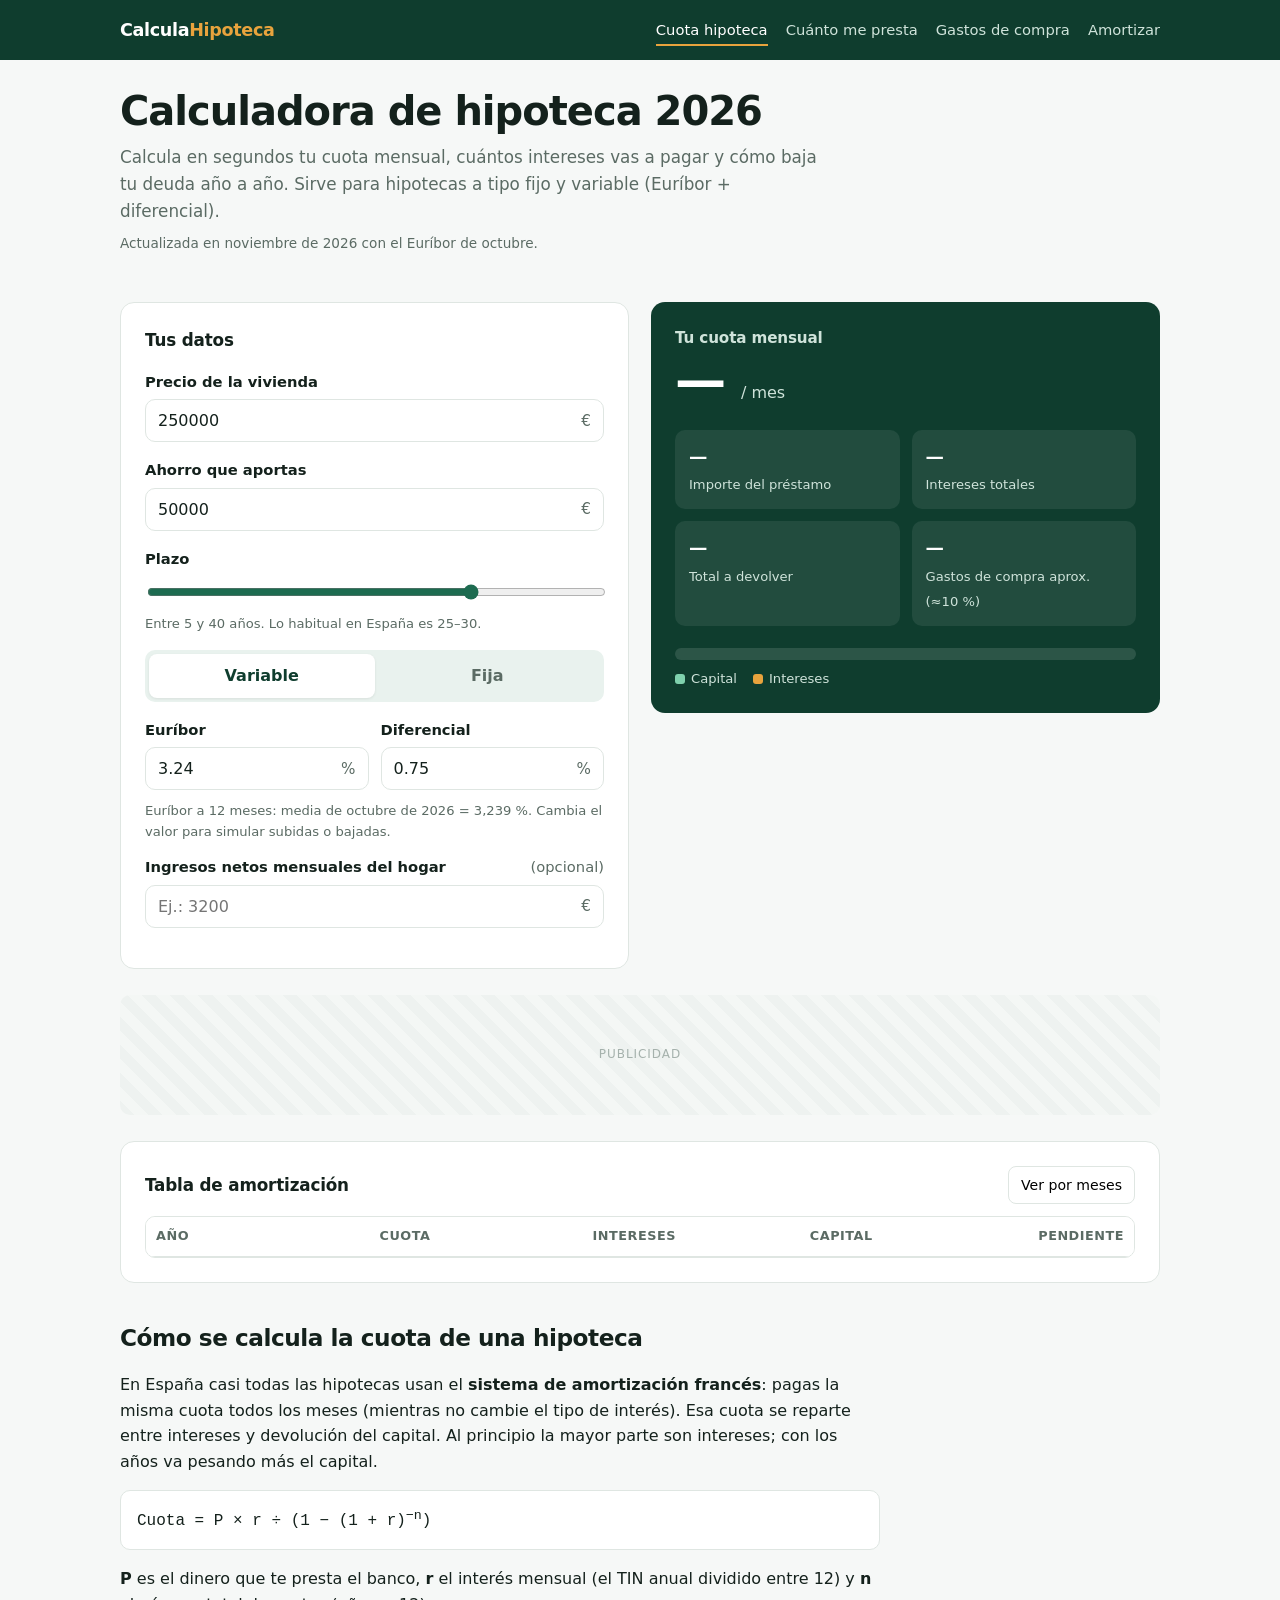
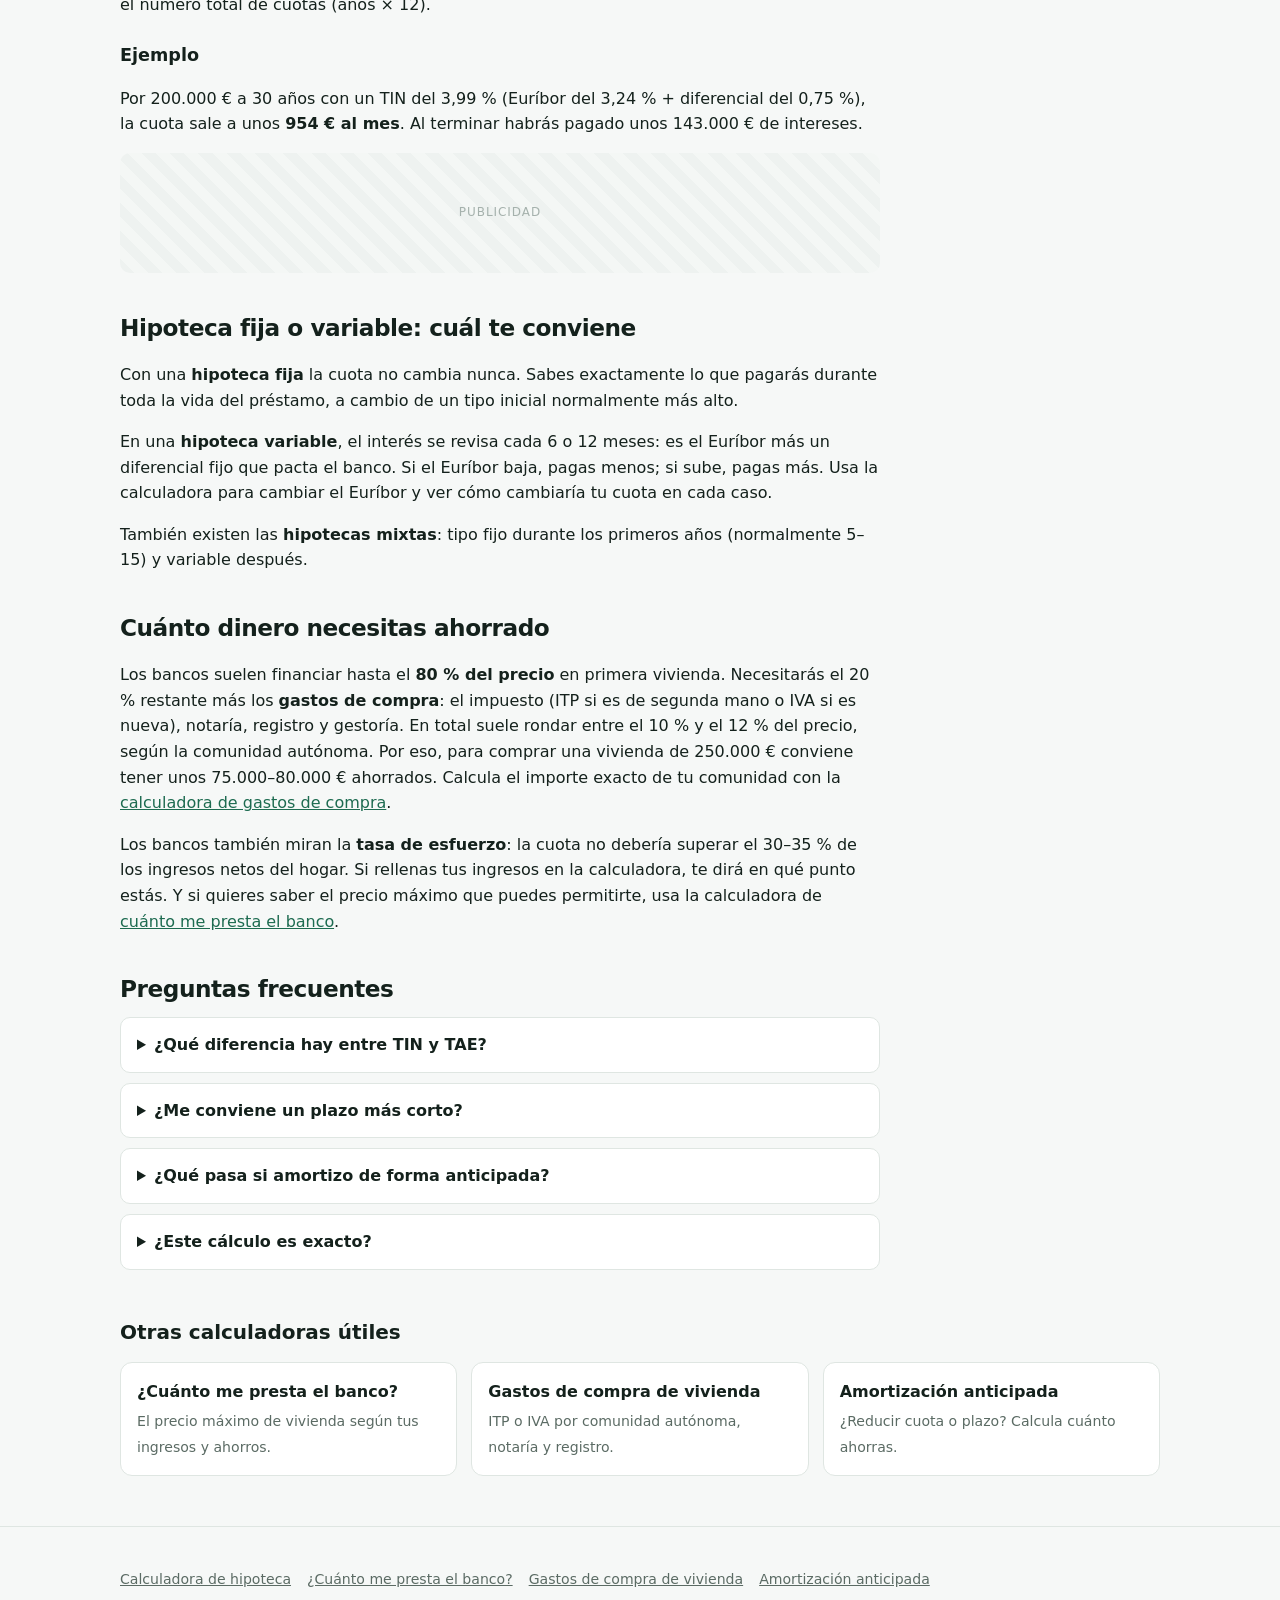
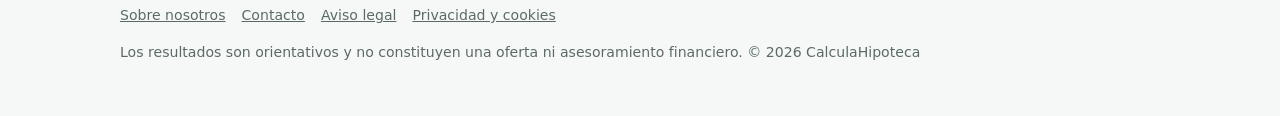
==== index.html @ 0fc57720 "Primera versión de CalculaHipoteca: 4 calculadoras, páginas legales y SEO técnico Co-Authored-By: Cl" ====
<!DOCTYPE html>
<html lang="es-ES">
<head>
<meta charset="UTF-8">
<meta name="viewport" content="width=device-width, initial-scale=1">
<title>Calculadora de hipoteca 2026: cuota, intereses y amortización</title>
<meta name="description" content="Calcula gratis la cuota de tu hipoteca fija o variable con el Euríbor actualizado: intereses totales y tabla de amortización año a año.">
<meta name="robots" content="index, follow">
<link rel="canonical" href="https://calculahipoteca.github.io/">
<link rel="icon" href="favicon.svg" type="image/svg+xml">
<link rel="apple-touch-icon" href="apple-touch-icon.png">
<meta name="theme-color" content="#0f3d2e">
<meta property="og:type" content="website">
<meta property="og:locale" content="es_ES">
<meta property="og:site_name" content="CalculaHipoteca">
<meta property="og:title" content="Calculadora de hipoteca 2026 — cuota, intereses y amortización">
<meta property="og:description" content="Calcula gratis la cuota de tu hipoteca fija o variable con el Euríbor actualizado: intereses totales y tabla de amortización año a año.">
<meta property="og:url" content="https://calculahipoteca.github.io/">
<meta property="og:image" content="https://calculahipoteca.github.io/og.png">
<meta property="og:image:width" content="1200">
<meta property="og:image:height" content="630">
<meta name="twitter:card" content="summary_large_image">
<link rel="stylesheet" href="styles.css">
<!--
  GOOGLE ADSENSE: cuando te aprueben, descomenta y pon tu ID de editor (ca-pub-...).
  En España es obligatorio un banner de consentimiento certificado (AdSense > Privacidad y mensajes > RGPD).
  <script async src="https://pagead2.googlesyndication.com/pagead/js/adsbygoogle.js?client=ca-pub-XXXXXXXXXXXXXXXX" crossorigin="anonymous"></script>
-->
<script type="application/ld+json">
{
 "@context": "https://schema.org",
 "@type": "WebSite",
 "name": "CalculaHipoteca",
 "url": "https://calculahipoteca.github.io/",
 "inLanguage": "es-ES"
}
</script>
<script type="application/ld+json">
{
 "@context": "https://schema.org",
 "@type": "WebApplication",
 "name": "Calculadora de hipoteca",
 "url": "https://calculahipoteca.github.io/",
 "description": "Calcula la cuota mensual de una hipoteca fija o variable.",
 "applicationCategory": "FinanceApplication",
 "operatingSystem": "Cualquiera",
 "inLanguage": "es-ES",
 "offers": {
  "@type": "Offer",
  "price": "0",
  "priceCurrency": "EUR"
 }
}
</script>
<script type="application/ld+json">
{
  "@context": "https://schema.org",
  "@type": "FAQPage",
  "mainEntity": [
    {"@type": "Question", "name": "¿Cómo se calcula la cuota de una hipoteca?",
     "acceptedAnswer": {"@type": "Answer", "text": "Con el sistema de amortización francés, el más usado en España: cuota = P · r / (1 − (1 + r)^−n), donde P es el capital prestado, r el interés mensual (TIN anual / 12) y n el número de cuotas. La cuota es igual cada mes; al principio pagas sobre todo intereses y al final sobre todo capital."}},
    {"@type": "Question", "name": "¿Cuánto me prestará el banco para comprar una vivienda?",
     "acceptedAnswer": {"@type": "Answer", "text": "Lo habitual es que el banco financie como máximo el 80 % del precio de tasación o de compra (el menor) en primera vivienda, y que la cuota no supere el 30–35 % de los ingresos netos del hogar. Además necesitarás ahorros para los gastos de compra, que suelen rondar el 10–12 % del precio."}},
    {"@type": "Question", "name": "¿Es mejor una hipoteca fija o variable?",
     "acceptedAnswer": {"@type": "Answer", "text": "La fija te da una cuota que no cambia nunca, a cambio de un tipo inicial normalmente más alto. La variable se revisa cada 6 o 12 meses según el Euríbor más un diferencial: puede abaratarse si el Euríbor baja, pero también encarecerse. Depende de tu margen de ahorro y de cuánto riesgo aceptes."}},
    {"@type": "Question", "name": "¿Qué diferencia hay entre TIN y TAE?",
     "acceptedAnswer": {"@type": "Answer", "text": "El TIN es el interés puro que se aplica al préstamo y es el que determina la cuota. La TAE incluye además comisiones y algunos gastos, y sirve para comparar ofertas de distintos bancos. Esta calculadora usa el TIN."}}
  ]
}
</script>
</head>
<body>
<a class="skip" href="#contenido">Saltar al contenido</a>
<header class="top">
  <div class="wrap">
    <a class="logo" href="./">Calcula<span>Hipoteca</span></a>
    <nav aria-label="Calculadoras"><a href="./" aria-current="page">Cuota hipoteca</a><a href="cuanto-me-presta-el-banco.html">Cuánto me presta</a><a href="gastos-compra-vivienda.html">Gastos de compra</a><a href="amortizacion-anticipada.html">Amortizar</a></nav>
  </div>
</header>
<main class="wrap" id="contenido">


  <section class="hero">
    <h1>Calculadora de hipoteca 2026</h1>
    <p class="lead">Calcula en segundos tu cuota mensual, cuántos intereses vas a pagar y cómo baja tu deuda año a año. Sirve para hipotecas a tipo fijo y variable (Euríbor + diferencial).</p>
  <p class="updated">Actualizada en noviembre de 2026 con el Euríbor de octubre.</p>
  </section>

  <div class="grid">
    <section class="card" aria-labelledby="datos">
      <h2 id="datos">Tus datos</h2>

      <div class="field">
        <label for="precio">Precio de la vivienda</label>
        <div class="inbox"><input id="precio" type="number" inputmode="numeric" min="0" step="1000" value="250000"><span>€</span></div>
      </div>

      <div class="field">
        <label for="ahorro">Ahorro que aportas <output id="pctAhorro"></output></label>
        <div class="inbox"><input id="ahorro" type="number" inputmode="numeric" min="0" step="1000" value="50000"><span>€</span></div>
        <div class="warn" id="warnLtv">Los bancos suelen financiar como máximo el 80 % del precio. Con este ahorro estarías pidiendo más.</div>
      </div>

      <div class="field">
        <label for="plazo">Plazo <output id="plazoOut"></output></label>
        <input id="plazo" type="range" min="5" max="40" step="1" value="30" aria-describedby="plazoHint">
        <div class="hint" id="plazoHint">Entre 5 y 40 años. Lo habitual en España es 25–30.</div>
      </div>

      <div class="seg" role="group" aria-label="Tipo de hipoteca">
        <button type="button" id="btnVar" aria-pressed="true">Variable</button>
        <button type="button" id="btnFija" aria-pressed="false">Fija</button>
      </div>

      <div id="boxVar" class="row2">
        <div class="field">
          <label for="euribor">Euríbor</label>
          <div class="inbox"><input id="euribor" type="number" inputmode="decimal" step="0.01" value="3.24"><span>%</span></div>
        </div>
        <div class="field">
          <label for="dif">Diferencial</label>
          <div class="inbox"><input id="dif" type="number" inputmode="decimal" step="0.01" min="0" value="0.75"><span>%</span></div>
        </div>
      </div>
      <p class="hint" id="eurHint" style="margin-top:-6px">Euríbor a 12 meses: media de octubre de 2026 = 3,239 %. Cambia el valor para simular subidas o bajadas.</p>

      <div id="boxFija" class="field" hidden>
        <label for="tin">Tipo de interés (TIN)</label>
        <div class="inbox"><input id="tin" type="number" inputmode="decimal" step="0.01" min="0" value="3.00"><span>%</span></div>
        <div class="hint">Pon el TIN de la oferta que te ha hecho el banco.</div>
      </div>

      <div class="field">
        <label for="ingresos">Ingresos netos mensuales del hogar <span style="font-weight:400;color:var(--muted)">(opcional)</span></label>
        <div class="inbox"><input id="ingresos" type="number" inputmode="numeric" min="0" step="100" placeholder="Ej.: 3200"><span>€</span></div>
      </div>
    </section>

    <section class="card result" aria-live="polite" aria-labelledby="res">
      <h2 id="res">Tu cuota mensual</h2>
      <div class="big"><span id="cuota">—</span> <small>/ mes</small></div>
      <div class="hint" style="color:#cfe3da" id="tipoAplicado"></div>

      <div class="stats">
        <div class="stat"><b id="prestamo">—</b><span>Importe del préstamo</span></div>
        <div class="stat"><b id="intereses">—</b><span>Intereses totales</span></div>
        <div class="stat"><b id="total">—</b><span>Total a devolver</span></div>
        <div class="stat"><b id="gastos">—</b><span>Gastos de compra aprox. (≈10 %)</span></div>
      </div>

      <div class="bar" aria-hidden="true"><i class="cap" id="barCap"></i><i class="int" id="barInt"></i></div>
      <div class="legend"><span><em style="background:#7fd1ad"></em>Capital</span><span><em style="background:var(--accent)"></em>Intereses</span></div>

      <div class="effort" id="effort" hidden></div>
    </section>
  </div>

  <!-- ANUNCIO 1 (debajo de la calculadora). Sustituye el contenido por tu bloque de AdSense:
  <ins class="adsbygoogle" style="display:block" data-ad-client="ca-pub-XXXXXXXXXXXXXXXX" data-ad-slot="1111111111" data-ad-format="auto" data-full-width-responsive="true"></ins>
  <script>(adsbygoogle = window.adsbygoogle || []).push({});</script> -->
  <div class="ad-slot" aria-hidden="true">Publicidad</div>

  <section class="card" aria-labelledby="amort">
    <div class="tbl-head">
      <h2 id="amort">Tabla de amortización</h2>
      <button class="btn" id="toggleTabla" type="button">Ver por meses</button>
    </div>
    <div class="tablebox">
      <table>
        <thead><tr><th id="colPeriodo">Año</th><th>Cuota</th><th>Intereses</th><th>Capital</th><th>Pendiente</th></tr></thead>
        <tbody id="tabla"></tbody>
      </table>
    </div>
  </section>

  <article>
    <h2 id="como-se-calcula">Cómo se calcula la cuota de una hipoteca</h2>
    <p>En España casi todas las hipotecas usan el <strong>sistema de amortización francés</strong>: pagas la misma cuota todos los meses (mientras no cambie el tipo de interés). Esa cuota se reparte entre intereses y devolución del capital. Al principio la mayor parte son intereses; con los años va pesando más el capital.</p>
    <div class="formula">Cuota = P × r ÷ (1 − (1 + r)<sup>−n</sup>)</div>
    <p><strong>P</strong> es el dinero que te presta el banco, <strong>r</strong> el interés mensual (el TIN anual dividido entre 12) y <strong>n</strong> el número total de cuotas (años × 12).</p>
    <h3>Ejemplo</h3>
    <p>Por 200.000 € a 30 años con un TIN del 3,99 % (Euríbor del 3,24 % + diferencial del 0,75 %), la cuota sale a unos <strong>954 € al mes</strong>. Al terminar habrás pagado unos 143.000 € de intereses.</p>

    <!-- ANUNCIO 2 (dentro del artículo) -->
    <div class="ad-slot" aria-hidden="true">Publicidad</div>

    <h2>Hipoteca fija o variable: cuál te conviene</h2>
    <p>Con una <strong>hipoteca fija</strong> la cuota no cambia nunca. Sabes exactamente lo que pagarás durante toda la vida del préstamo, a cambio de un tipo inicial normalmente más alto.</p>
    <p>En una <strong>hipoteca variable</strong>, el interés se revisa cada 6 o 12 meses: es el Euríbor más un diferencial fijo que pacta el banco. Si el Euríbor baja, pagas menos; si sube, pagas más. Usa la calculadora para cambiar el Euríbor y ver cómo cambiaría tu cuota en cada caso.</p>
    <p>También existen las <strong>hipotecas mixtas</strong>: tipo fijo durante los primeros años (normalmente 5–15) y variable después.</p>

    <h2>Cuánto dinero necesitas ahorrado</h2>
    <p>Los bancos suelen financiar hasta el <strong>80 % del precio</strong> en primera vivienda. Necesitarás el 20 % restante más los <strong>gastos de compra</strong>: el impuesto (ITP si es de segunda mano o IVA si es nueva), notaría, registro y gestoría. En total suele rondar entre el 10 % y el 12 % del precio, según la comunidad autónoma. Por eso, para comprar una vivienda de 250.000 € conviene tener unos 75.000–80.000 € ahorrados. Calcula el importe exacto de tu comunidad con la <a href="gastos-compra-vivienda.html">calculadora de gastos de compra</a>.</p>
    <p>Los bancos también miran la <strong>tasa de esfuerzo</strong>: la cuota no debería superar el 30–35 % de los ingresos netos del hogar. Si rellenas tus ingresos en la calculadora, te dirá en qué punto estás. Y si quieres saber el precio máximo que puedes permitirte, usa la calculadora de <a href="cuanto-me-presta-el-banco.html">cuánto me presta el banco</a>.</p>

    <h2 id="preguntas">Preguntas frecuentes</h2>
    <details><summary>¿Qué diferencia hay entre TIN y TAE?</summary><p>El TIN es el interés puro del préstamo y el que determina la cuota. La TAE incluye además comisiones y algunos gastos, así que sirve para comparar ofertas de distintos bancos. Esta calculadora usa el TIN.</p></details>
    <details><summary>¿Me conviene un plazo más corto?</summary><p>Un plazo más corto sube la cuota, pero reduce mucho los intereses totales. Prueba a mover el plazo de 30 a 25 años: normalmente pagas algo más al mes y te ahorras decenas de miles de euros en total.</p></details>
    <details><summary>¿Qué pasa si amortizo de forma anticipada?</summary><p>Puedes reducir la cuota o el plazo. Reducir el plazo suele ahorrar más intereses: compáralo con nuestra <a href="amortizacion-anticipada.html">calculadora de amortización anticipada</a>. Ten en cuenta que el banco puede cobrar una pequeña comisión, que la ley limita.</p></details>
    <details><summary>¿Este cálculo es exacto?</summary><p>Es una estimación orientativa. Tu oferta real depende del banco, de tu perfil y de productos vinculados (seguros, nómina…). En las hipotecas variables, el primer año suele ir a un tipo fijo distinto, y después la cuota se recalcula en cada revisión.</p></details>
  </article>
<section class="related" aria-labelledby="rel"><h2 id="rel">Otras calculadoras útiles</h2><div class="tools"><a href="cuanto-me-presta-el-banco.html"><b>¿Cuánto me presta el banco?</b><span>El precio máximo de vivienda según tus ingresos y ahorros.</span></a><a href="gastos-compra-vivienda.html"><b>Gastos de compra de vivienda</b><span>ITP o IVA por comunidad autónoma, notaría y registro.</span></a><a href="amortizacion-anticipada.html"><b>Amortización anticipada</b><span>¿Reducir cuota o plazo? Calcula cuánto ahorras.</span></a></div></section>
<script>
(function(){
  const $ = id => document.getElementById(id);
  const eur = new Intl.NumberFormat('es-ES',{style:'currency',currency:'EUR',maximumFractionDigits:0,useGrouping:'always'});
  const eur2 = new Intl.NumberFormat('es-ES',{style:'currency',currency:'EUR',minimumFractionDigits:2,maximumFractionDigits:2,useGrouping:'always'});
  const pct = n => n.toLocaleString('es-ES',{maximumFractionDigits:2}) + ' %';
  let mode = 'var', monthly = false;

  function num(id){ const v = parseFloat(String($(id).value).replace(',','.')); return isFinite(v) ? v : 0; }

  function cuotaFrancesa(P, tinAnual, n){
    const r = tinAnual/100/12;
    if (r === 0) return P/n;
    return P * r / (1 - Math.pow(1+r, -n));
  }

  function calc(){
    const precio = Math.max(0, num('precio'));
    const ahorro = Math.max(0, num('ahorro'));
    const años = parseInt($('plazo').value,10);
    const n = años*12;
    const tin = mode === 'var' ? num('euribor') + num('dif') : num('tin');
    const P = Math.max(0, precio - ahorro);

    $('plazoOut').textContent = años + ' años';
    $('pctAhorro').textContent = precio ? Math.round(ahorro/precio*100) + ' %' : '';
    $('warnLtv').style.display = precio && P/precio > 0.8 ? 'block' : 'none';

    if (!P || !n){ ['cuota','prestamo','intereses','total'].forEach(i=>$(i).textContent='—'); $('tabla').innerHTML=''; $('effort').hidden = true; return; }

    const c = cuotaFrancesa(P, tin, n);
    const total = c*n, inter = total - P;

    $('cuota').textContent = eur2.format(c);
    $('tipoAplicado').textContent = 'Tipo aplicado: ' + pct(tin) + (mode==='var' ? ' (Euríbor + diferencial)' : ' fijo');
    $('prestamo').textContent = eur.format(P);
    $('intereses').textContent = eur.format(inter);
    $('total').textContent = eur.format(total);
    $('gastos').textContent = eur.format(precio*0.10);
    $('barCap').style.width = (P/total*100)+'%';
    $('barInt').style.width = (inter/total*100)+'%';

    const ing = num('ingresos'), eff = $('effort');
    if (ing > 0){
      const e = c/ing*100;
      eff.hidden = false;
      eff.textContent = 'Tasa de esfuerzo: ' + e.toLocaleString('es-ES',{maximumFractionDigits:1}) + ' % de tus ingresos. ' +
        (e <= 30 ? 'Dentro de lo que suelen aceptar los bancos.' : e <= 35 ? 'En el límite: algunos bancos pueden pedir más garantías.' : 'Por encima del 35 %: es probable que el banco lo considere arriesgado.');
    } else eff.hidden = true;

    // Tabla de amortización
    const r = tin/100/12; let pend = P, rows = '', aC=0, aI=0, aK=0;
    for (let m=1; m<=n; m++){
      const i = pend*r, k = c - i; pend = Math.max(0, pend - k);
      if (monthly){
        rows += `<tr><td>${m}</td><td>${eur2.format(c)}</td><td>${eur2.format(i)}</td><td>${eur2.format(k)}</td><td>${eur.format(pend)}</td></tr>`;
      } else {
        aC+=c; aI+=i; aK+=k;
        if (m%12===0){ rows += `<tr><td>${m/12}</td><td>${eur.format(aC)}</td><td>${eur.format(aI)}</td><td>${eur.format(aK)}</td><td>${eur.format(pend)}</td></tr>`; aC=aI=aK=0; }
      }
    }
    $('tabla').innerHTML = rows;
  }

  function setMode(m){
    mode = m;
    $('btnVar').setAttribute('aria-pressed', m==='var');
    $('btnFija').setAttribute('aria-pressed', m==='fija');
    $('boxVar').hidden = m!=='var'; $('eurHint').hidden = m!=='var';
    $('boxFija').hidden = m!=='fija';
    calc();
  }

  $('btnVar').onclick = () => setMode('var');
  $('btnFija').onclick = () => setMode('fija');
  $('toggleTabla').onclick = () => { monthly = !monthly; $('toggleTabla').textContent = monthly ? 'Ver por años' : 'Ver por meses'; $('colPeriodo').textContent = monthly ? 'Mes' : 'Año'; calc(); };
  document.querySelectorAll('input').forEach(el => el.addEventListener('input', calc));
  $('yr').textContent = new Date().getFullYear();
  calc();
})();
</script>
</main>
<footer>
  <div class="wrap">
    <p><a href="./">Calculadora de hipoteca</a><a href="cuanto-me-presta-el-banco.html">¿Cuánto me presta el banco?</a><a href="gastos-compra-vivienda.html">Gastos de compra de vivienda</a><a href="amortizacion-anticipada.html">Amortización anticipada</a></p>
    <p><a href="sobre-nosotros.html">Sobre nosotros</a><a href="contacto.html">Contacto</a><a href="aviso-legal.html">Aviso legal</a><a href="privacidad.html">Privacidad y cookies</a></p>
    <p>Los resultados son orientativos y no constituyen una oferta ni asesoramiento financiero. © 2026 CalculaHipoteca</p>
  </div>
</footer>
</body>
</html>
---- styles.css ----
:root{
  --ink:#14211c; --muted:#5b6b64; --line:#dfe6e2; --bg:#f6f8f7; --card:#fff;
  --brand:#0f3d2e; --brand-2:#1d6b50; --accent:#e8a33d; --soft:#e9f2ee;
  --radius:14px;
}
*{box-sizing:border-box}
html{-webkit-text-size-adjust:100%}
body{margin:0;font-family:system-ui,-apple-system,"Segoe UI",Roboto,"Helvetica Neue",Arial,sans-serif;color:var(--ink);background:var(--bg);line-height:1.6}
a{color:var(--brand-2)}
.skip{position:absolute;left:-999px}.skip:focus{left:10px;top:10px;background:#fff;padding:8px;z-index:9}

header.top{background:var(--brand);color:#fff}
.wrap{max-width:1080px;margin:0 auto;padding:0 20px}
.top .wrap{display:flex;align-items:center;justify-content:space-between;gap:16px;min-height:60px}
.logo{font-weight:800;letter-spacing:-.02em;color:#fff;text-decoration:none;font-size:1.1rem;white-space:nowrap}
.logo span{color:var(--accent)}
.top nav{display:flex;gap:18px;overflow-x:auto;scrollbar-width:none}
.top nav::-webkit-scrollbar{display:none}
.top nav a{color:#cfe3da;text-decoration:none;font-size:.92rem;white-space:nowrap;padding:4px 0}
.top nav a[aria-current=page]{color:#fff;box-shadow:inset 0 -2px 0 var(--accent)}
@media (max-width:720px){
  .top .wrap{flex-direction:column;align-items:flex-start;gap:4px;padding-top:12px;padding-bottom:8px}
  .top nav{width:100%}
}

.crumbs{font-size:.85rem;color:var(--muted);padding-top:18px}
.crumbs a{color:var(--muted)}
.hero{padding:28px 0 8px}
.crumbs + .hero{padding-top:10px}
h1{font-size:clamp(1.7rem,3.6vw,2.5rem);line-height:1.15;letter-spacing:-.025em;margin:0 0 10px}
.lead{color:var(--muted);max-width:700px;margin:0;font-size:1.05rem}
.updated{font-size:.85rem;color:var(--muted);margin-top:8px}

.grid{display:grid;grid-template-columns:minmax(0,1fr) minmax(0,1fr);gap:22px;margin:26px 0;align-items:start}
@media (max-width:820px){.grid{grid-template-columns:minmax(0,1fr)}}
.card{background:var(--card);border:1px solid var(--line);border-radius:var(--radius);padding:24px}
.card h2{font-size:1.05rem;margin:0 0 16px;letter-spacing:-.01em}

.field{margin-bottom:16px}
.field label{display:flex;justify-content:space-between;gap:8px;font-weight:600;font-size:.92rem;margin-bottom:6px}
.field label output{font-weight:700;color:var(--brand-2)}
.opt{font-weight:400;color:var(--muted)}
.inbox{display:flex;align-items:center;border:1px solid var(--line);border-radius:10px;background:#fff;overflow:hidden}
.inbox:focus-within{border-color:var(--brand-2);box-shadow:0 0 0 3px rgba(29,107,80,.15)}
.inbox input,.inbox select{flex:1;border:0;padding:11px 12px;font-size:1rem;font-family:inherit;min-width:0;background:transparent;color:var(--ink)}
.inbox input:focus,.inbox select:focus{outline:none}
.inbox span{padding:0 12px;color:var(--muted);font-size:.95rem}
input[type=range]{width:100%;accent-color:var(--brand-2);margin-top:8px}
.seg{display:grid;grid-template-columns:1fr 1fr;background:var(--soft);border-radius:10px;padding:4px;margin-bottom:16px}
.seg button{border:0;background:transparent;padding:9px;border-radius:8px;font:inherit;font-weight:600;color:var(--muted);cursor:pointer}
.seg button[aria-pressed=true]{background:#fff;color:var(--brand);box-shadow:0 1px 3px rgba(0,0,0,.08)}
.row2{display:grid;grid-template-columns:minmax(0,1fr) minmax(0,1fr);gap:12px}
.hint{font-size:.82rem;color:var(--muted);margin-top:5px}
.warn{font-size:.85rem;color:#8a4b00;background:#fff4e2;border-radius:8px;padding:8px 10px;margin-top:8px;display:none}

.result{background:var(--brand);color:#fff;border:0}
.result h2{color:#cfe3da;font-weight:600;font-size:.95rem;margin-bottom:4px}
.result .hint{color:#cfe3da}
.big{font-size:clamp(2.2rem,6vw,3.2rem);font-weight:800;letter-spacing:-.03em;line-height:1.05}
.big small{font-size:1rem;font-weight:500;color:#cfe3da;letter-spacing:0}
.stats{display:grid;grid-template-columns:1fr 1fr;gap:12px;margin-top:22px}
.stat{background:rgba(255,255,255,.08);border-radius:10px;padding:12px 14px}
.stat b{display:block;font-size:1.15rem}
.stat span{font-size:.82rem;color:#cfe3da}
.stat.good b{color:#7fd1ad}
.bar{display:flex;height:12px;border-radius:99px;overflow:hidden;margin:22px 0 8px;background:rgba(255,255,255,.12)}
.bar i{display:block;height:100%}
.bar .cap{background:#7fd1ad}.bar .int{background:var(--accent)}
.legend{display:flex;gap:16px;font-size:.82rem;color:#cfe3da}
.legend em{display:inline-block;width:10px;height:10px;border-radius:3px;margin-right:6px;vertical-align:-1px}
.effort{margin-top:18px;font-size:.92rem;background:rgba(255,255,255,.08);border-radius:10px;padding:10px 14px}
.lines{margin:18px 0 0;padding:0;list-style:none;font-size:.95rem}
.lines li{display:flex;justify-content:space-between;gap:10px;padding:8px 0;border-bottom:1px solid rgba(255,255,255,.12)}
.lines li:last-child{border:0;font-weight:700}

.ad-slot{min-height:120px;margin:10px 0 26px;display:flex;align-items:center;justify-content:center;color:#a5b1ac;font-size:.75rem;letter-spacing:.08em;text-transform:uppercase;border-radius:10px;background:repeating-linear-gradient(45deg,#eef2f0,#eef2f0 10px,#f4f7f5 10px,#f4f7f5 20px)}

table{width:100%;border-collapse:collapse;font-size:.92rem;font-variant-numeric:tabular-nums}
th,td{padding:9px 10px;text-align:right;border-bottom:1px solid var(--line)}
th:first-child,td:first-child{text-align:left}
th{font-size:.8rem;text-transform:uppercase;letter-spacing:.04em;color:var(--muted);font-weight:600;position:sticky;top:0;background:#fff}
.tablebox{max-height:420px;overflow:auto;border:1px solid var(--line);border-radius:10px;background:#fff}
.tablebox.free{max-height:none}
.tbl-head{display:flex;justify-content:space-between;align-items:center;gap:12px;flex-wrap:wrap;margin-bottom:12px}
.tbl-head h2{margin:0}
.btn{border:1px solid var(--line);background:#fff;border-radius:8px;padding:7px 12px;font:inherit;font-size:.88rem;cursor:pointer}
@media (max-width:560px){.card{padding:18px}th,td{padding:8px 6px;font-size:.82rem}}

article{max-width:760px}
article h2{font-size:1.45rem;letter-spacing:-.02em;margin:36px 0 10px}
article h3{font-size:1.1rem;margin:24px 0 6px}
.formula{background:#fff;border:1px solid var(--line);border-radius:10px;padding:14px 16px;font-family:ui-monospace,SFMono-Regular,Menlo,monospace;font-size:1rem;overflow-x:auto}
details{background:#fff;border:1px solid var(--line);border-radius:10px;padding:14px 16px;margin-bottom:10px}
summary{font-weight:700;cursor:pointer}

.related{margin:46px 0 0}
.related h2{font-size:1.25rem;margin:0 0 14px}
.tools{display:grid;grid-template-columns:repeat(auto-fit,minmax(220px,1fr));gap:14px}
.tools a{display:block;background:#fff;border:1px solid var(--line);border-radius:12px;padding:16px;text-decoration:none;color:var(--ink);transition:border-color .15s,transform .15s}
.tools a:hover{border-color:var(--brand-2);transform:translateY(-2px)}
.tools b{display:block;margin-bottom:4px}
.tools span{font-size:.88rem;color:var(--muted)}

.prose{max-width:760px;padding-bottom:20px}
.prose h2{font-size:1.25rem;margin-top:30px}
.note{background:#fff4e2;border-radius:8px;padding:10px 14px;font-size:.9rem}

footer{margin-top:50px;border-top:1px solid var(--line);padding:26px 0 40px;color:var(--muted);font-size:.88rem}
footer a{color:var(--muted);margin-right:16px;display:inline-block}
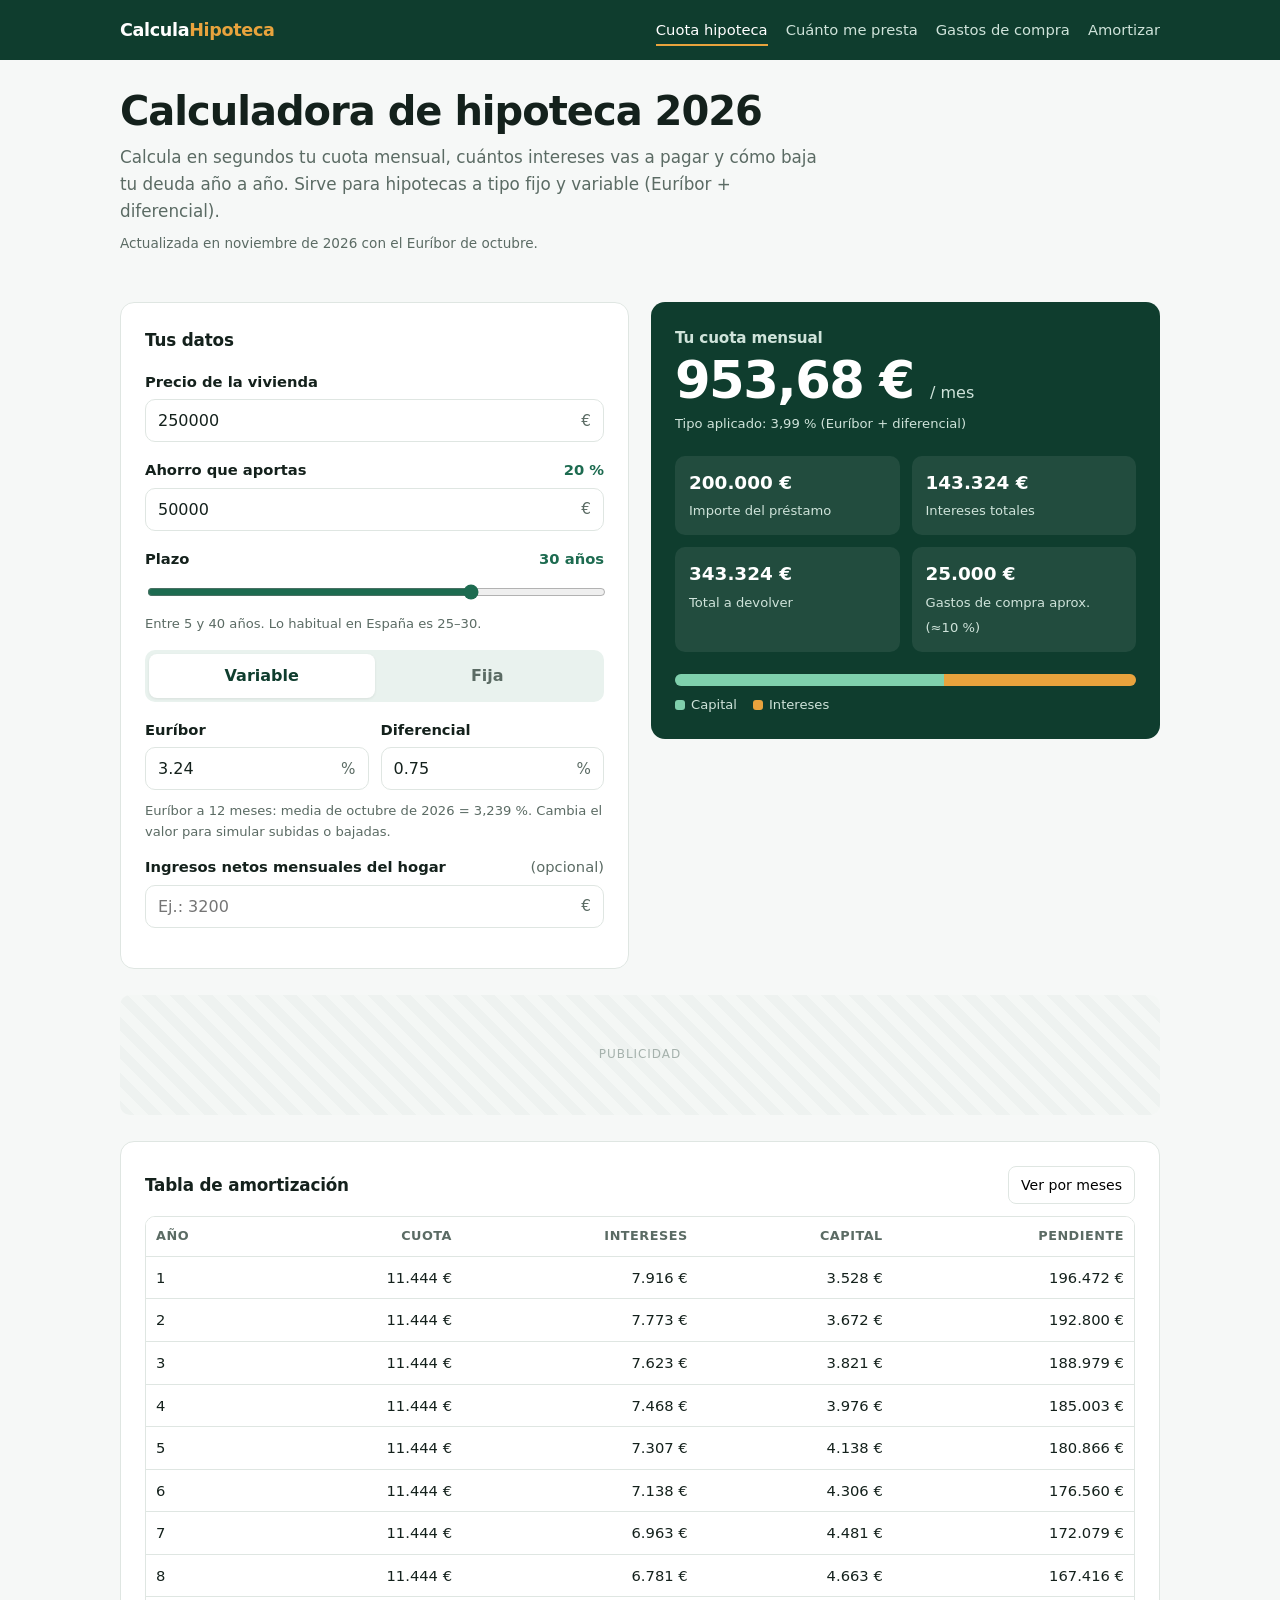
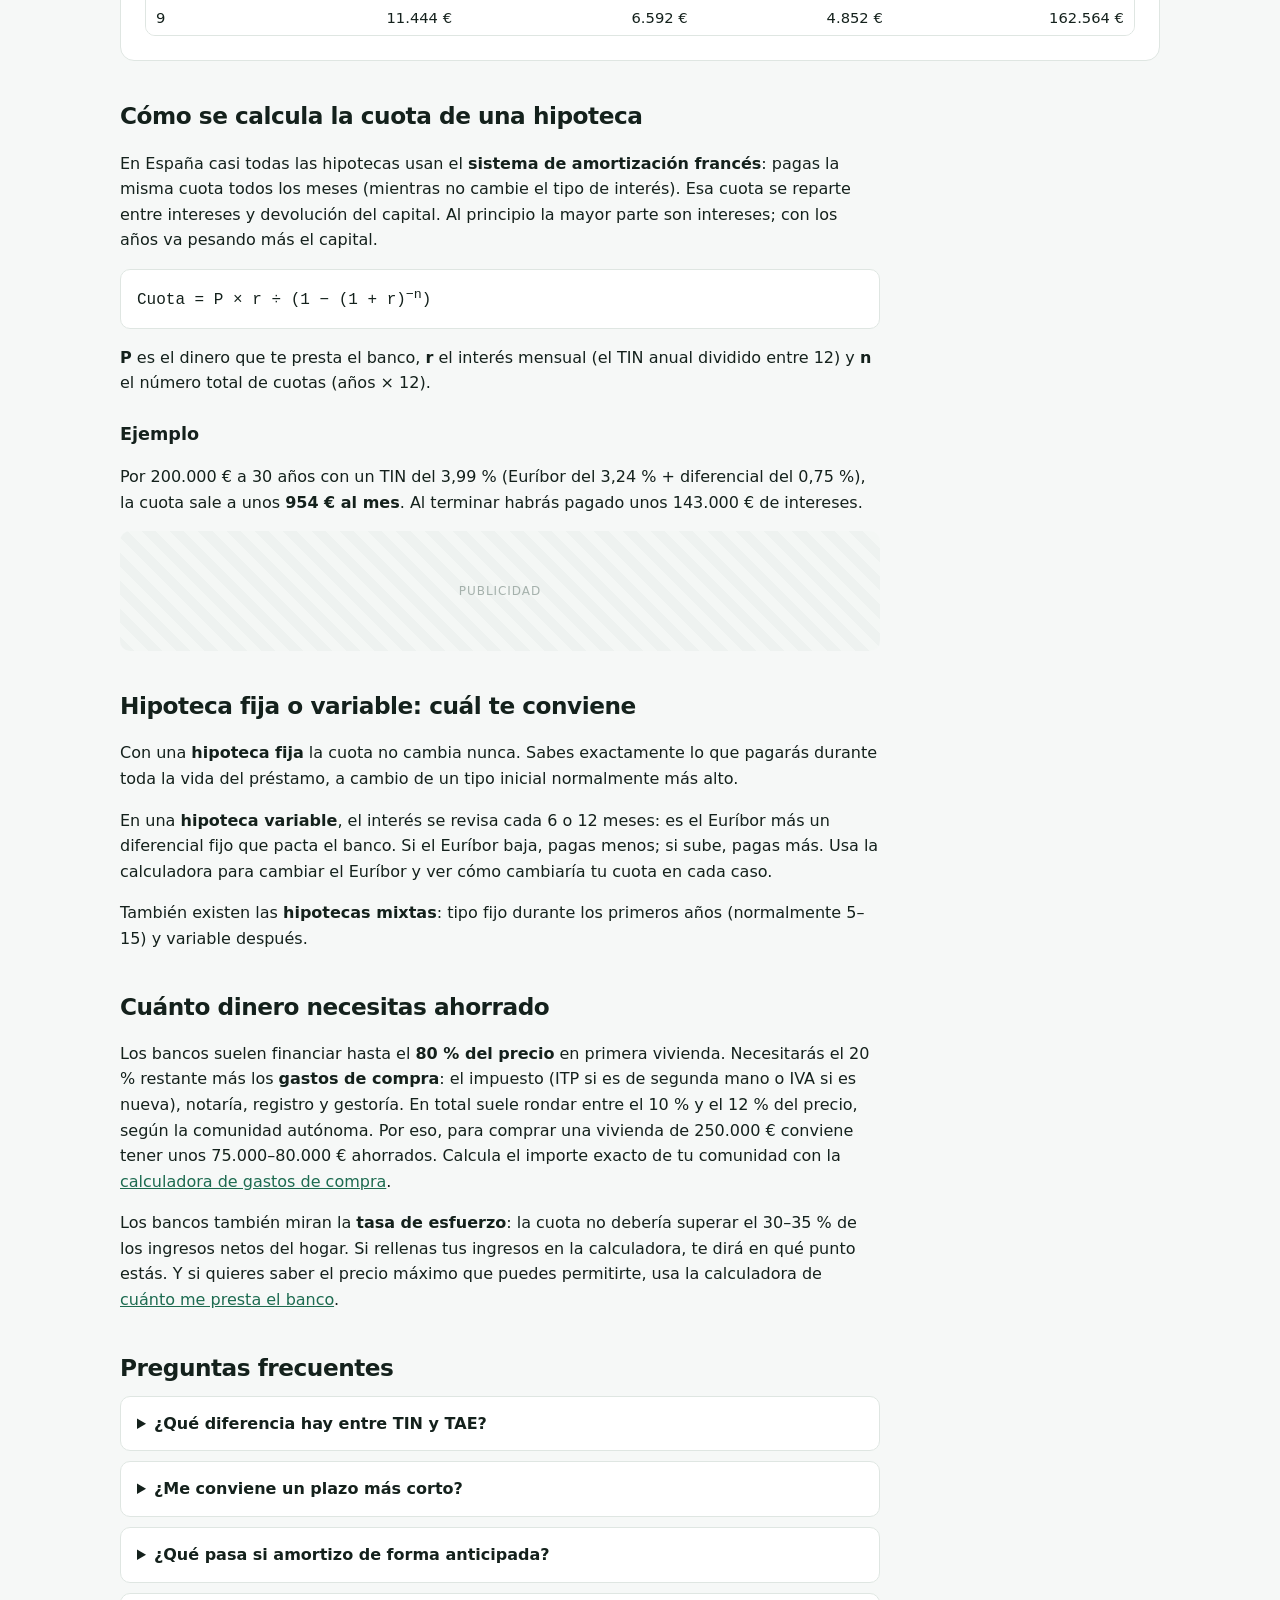
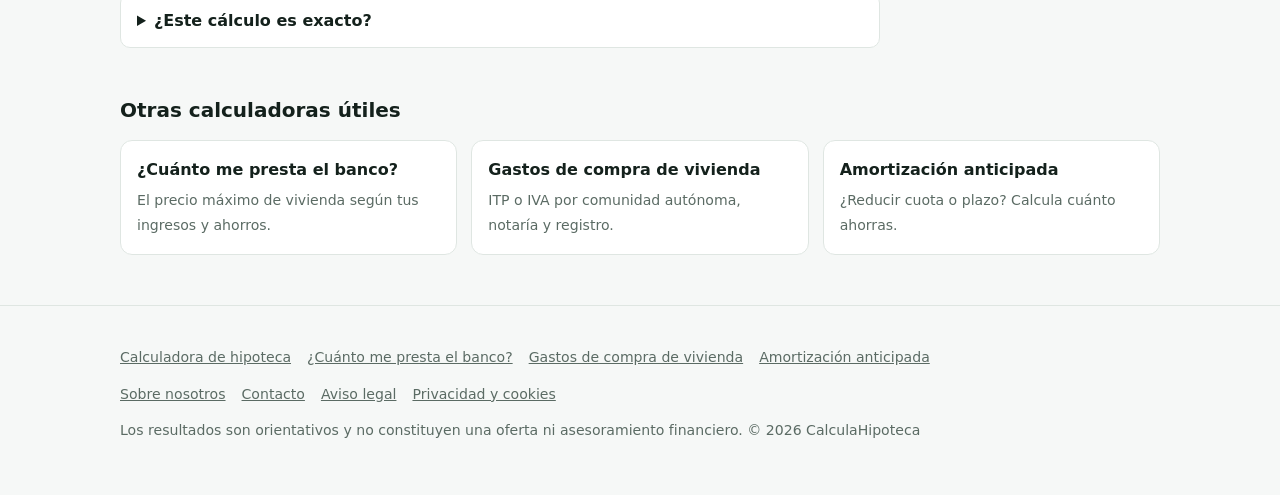
==== commit 50c6e95d: "Corrige error de JavaScript en la calculadora principal Co-Authored-By: Claude Opus 5.5 <noreply@ant" ====
--- a/index.html
+++ b/index.html
@@ -277,7 +277,6 @@
   $('btnFija').onclick = () => setMode('fija');
   $('toggleTabla').onclick = () => { monthly = !monthly; $('toggleTabla').textContent = monthly ? 'Ver por años' : 'Ver por meses'; $('colPeriodo').textContent = monthly ? 'Mes' : 'Año'; calc(); };
   document.querySelectorAll('input').forEach(el => el.addEventListener('input', calc));
-  $('yr').textContent = new Date().getFullYear();
   calc();
 })();
 </script>
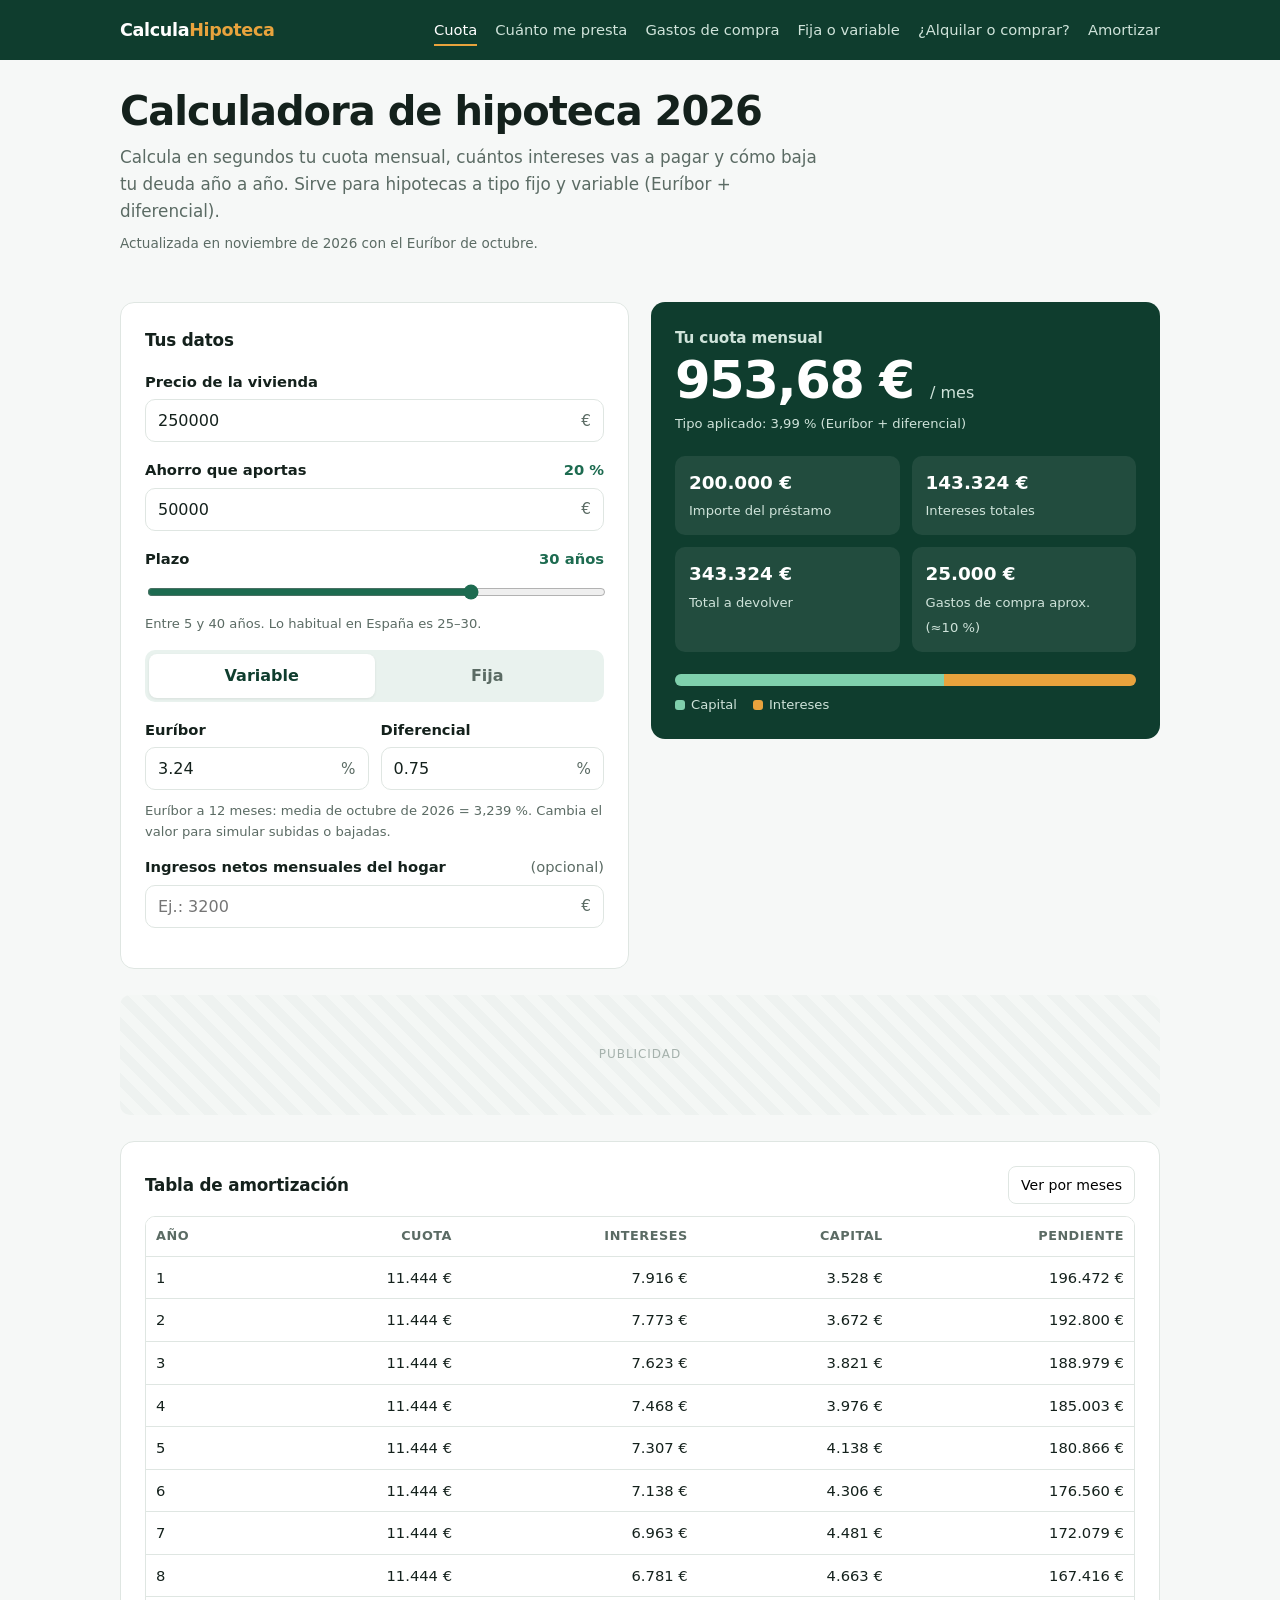
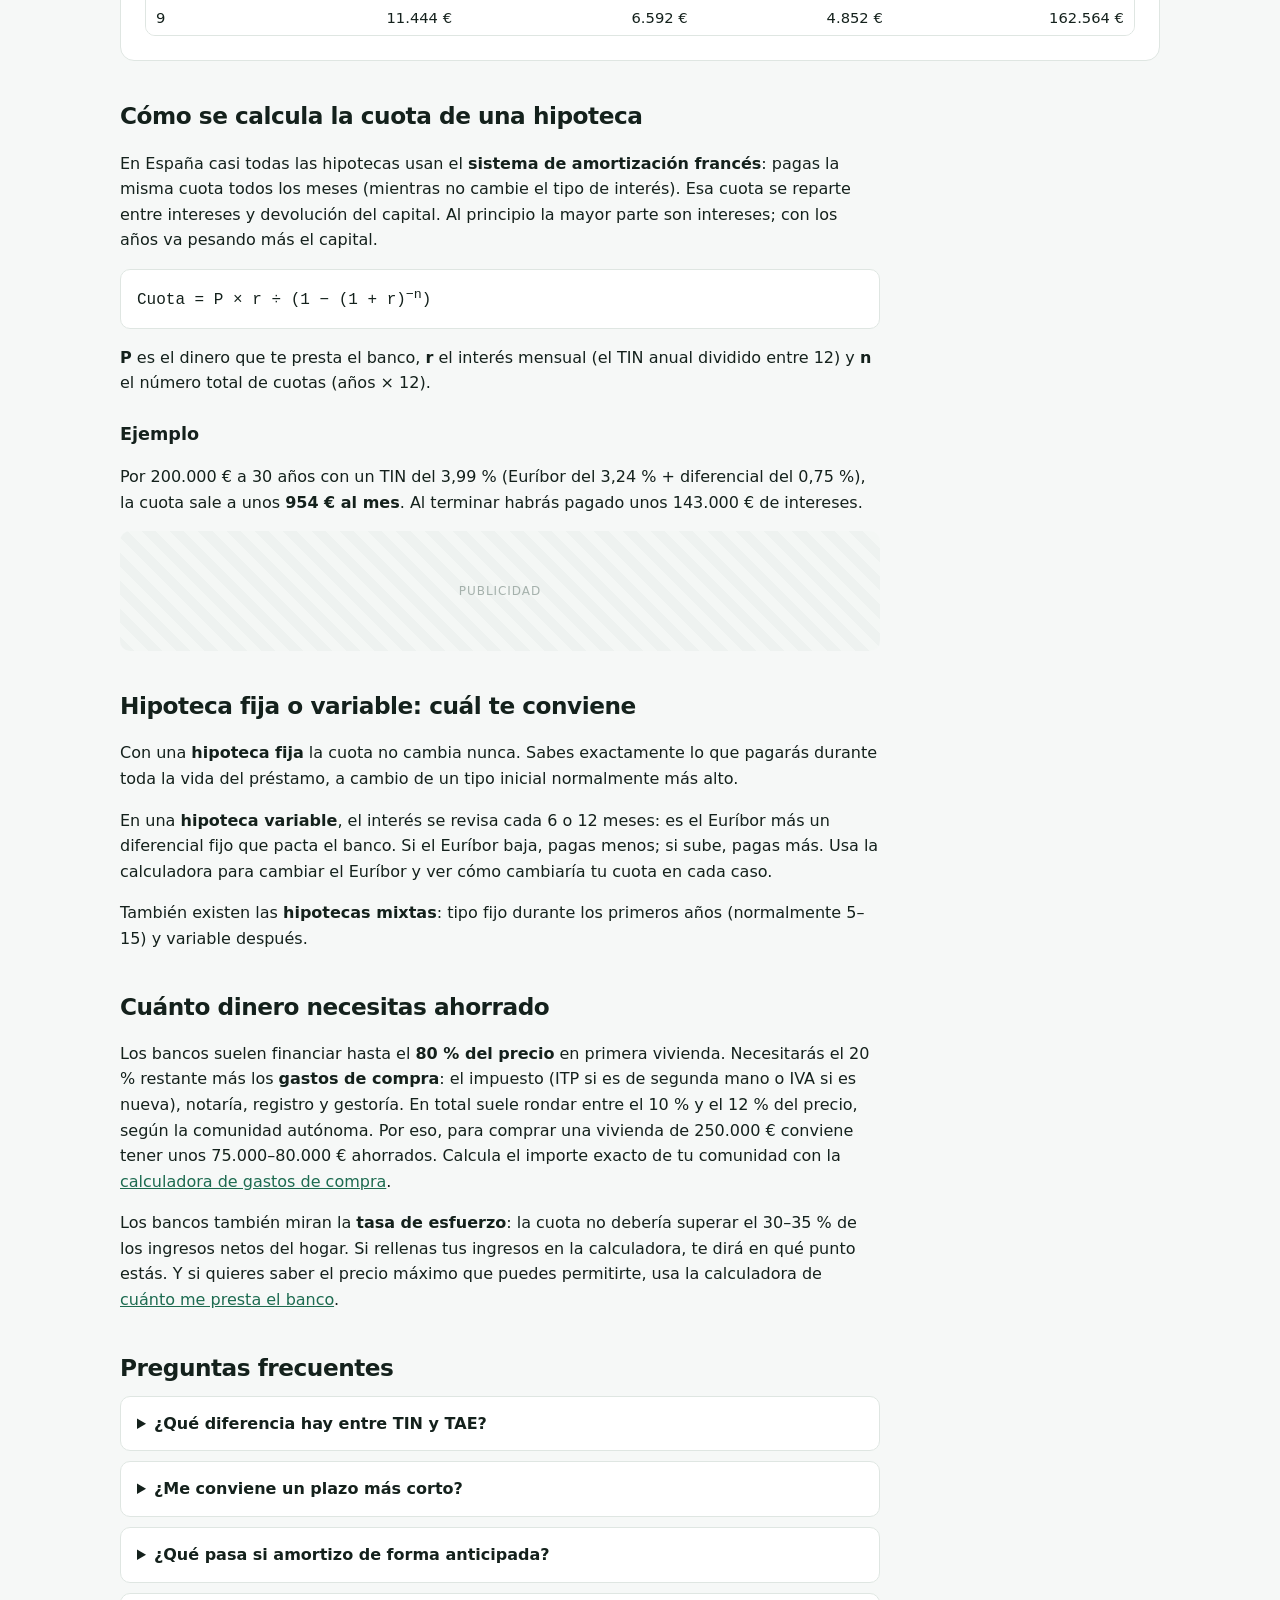
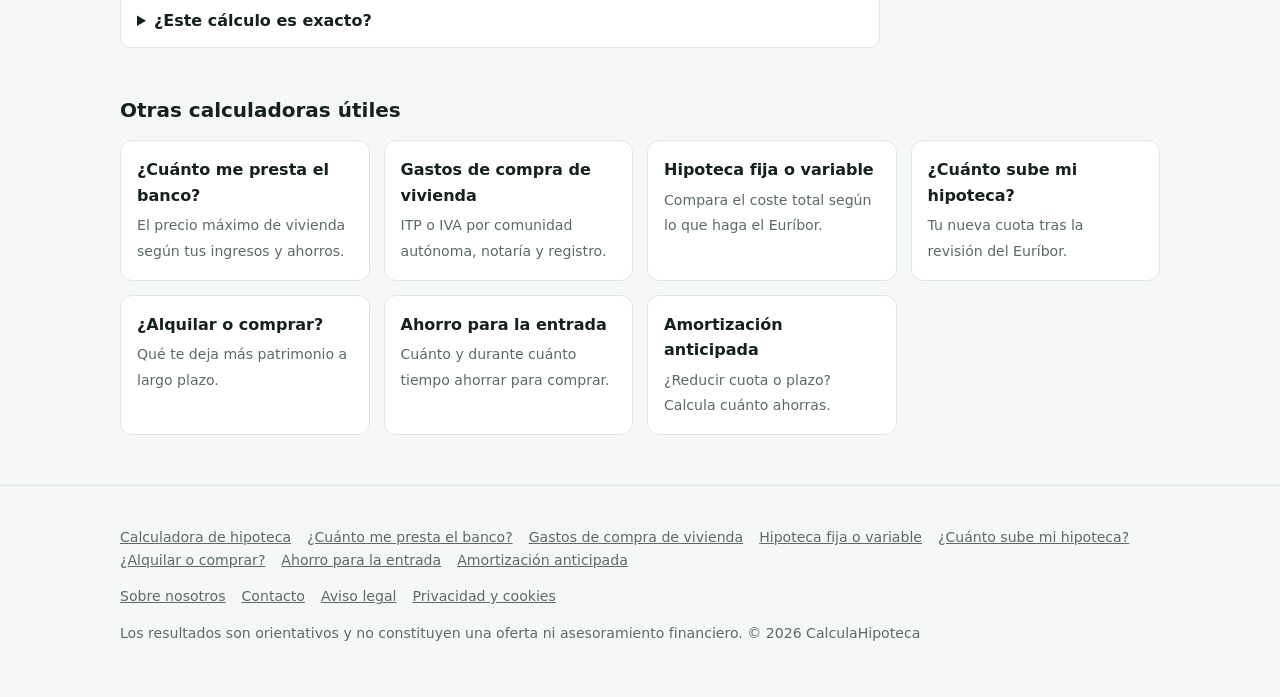
==== commit d527b0a2: "Añade 4 calculadoras: fija o variable, revisión Euríbor, alquilar o comprar y ahorro para la entrada" ====
--- a/index.html
+++ b/index.html
@@ -74,7 +74,7 @@
 <header class="top">
   <div class="wrap">
     <a class="logo" href="./">Calcula<span>Hipoteca</span></a>
-    <nav aria-label="Calculadoras"><a href="./" aria-current="page">Cuota hipoteca</a><a href="cuanto-me-presta-el-banco.html">Cuánto me presta</a><a href="gastos-compra-vivienda.html">Gastos de compra</a><a href="amortizacion-anticipada.html">Amortizar</a></nav>
+    <nav aria-label="Calculadoras"><a href="./" aria-current="page">Cuota</a><a href="cuanto-me-presta-el-banco.html">Cuánto me presta</a><a href="gastos-compra-vivienda.html">Gastos de compra</a><a href="hipoteca-fija-o-variable.html">Fija o variable</a><a href="alquilar-o-comprar.html">¿Alquilar o comprar?</a><a href="amortizacion-anticipada.html">Amortizar</a></nav>
   </div>
 </header>
 <main class="wrap" id="contenido">
@@ -199,7 +199,7 @@
     <details><summary>¿Qué pasa si amortizo de forma anticipada?</summary><p>Puedes reducir la cuota o el plazo. Reducir el plazo suele ahorrar más intereses: compáralo con nuestra <a href="amortizacion-anticipada.html">calculadora de amortización anticipada</a>. Ten en cuenta que el banco puede cobrar una pequeña comisión, que la ley limita.</p></details>
     <details><summary>¿Este cálculo es exacto?</summary><p>Es una estimación orientativa. Tu oferta real depende del banco, de tu perfil y de productos vinculados (seguros, nómina…). En las hipotecas variables, el primer año suele ir a un tipo fijo distinto, y después la cuota se recalcula en cada revisión.</p></details>
   </article>
-<section class="related" aria-labelledby="rel"><h2 id="rel">Otras calculadoras útiles</h2><div class="tools"><a href="cuanto-me-presta-el-banco.html"><b>¿Cuánto me presta el banco?</b><span>El precio máximo de vivienda según tus ingresos y ahorros.</span></a><a href="gastos-compra-vivienda.html"><b>Gastos de compra de vivienda</b><span>ITP o IVA por comunidad autónoma, notaría y registro.</span></a><a href="amortizacion-anticipada.html"><b>Amortización anticipada</b><span>¿Reducir cuota o plazo? Calcula cuánto ahorras.</span></a></div></section>
+<section class="related" aria-labelledby="rel"><h2 id="rel">Otras calculadoras útiles</h2><div class="tools"><a href="cuanto-me-presta-el-banco.html"><b>¿Cuánto me presta el banco?</b><span>El precio máximo de vivienda según tus ingresos y ahorros.</span></a><a href="gastos-compra-vivienda.html"><b>Gastos de compra de vivienda</b><span>ITP o IVA por comunidad autónoma, notaría y registro.</span></a><a href="hipoteca-fija-o-variable.html"><b>Hipoteca fija o variable</b><span>Compara el coste total según lo que haga el Euríbor.</span></a><a href="revision-hipoteca-variable.html"><b>¿Cuánto sube mi hipoteca?</b><span>Tu nueva cuota tras la revisión del Euríbor.</span></a><a href="alquilar-o-comprar.html"><b>¿Alquilar o comprar?</b><span>Qué te deja más patrimonio a largo plazo.</span></a><a href="ahorro-entrada-vivienda.html"><b>Ahorro para la entrada</b><span>Cuánto y durante cuánto tiempo ahorrar para comprar.</span></a><a href="amortizacion-anticipada.html"><b>Amortización anticipada</b><span>¿Reducir cuota o plazo? Calcula cuánto ahorras.</span></a></div></section>
 <script>
 (function(){
   const $ = id => document.getElementById(id);
@@ -283,7 +283,7 @@
 </main>
 <footer>
   <div class="wrap">
-    <p><a href="./">Calculadora de hipoteca</a><a href="cuanto-me-presta-el-banco.html">¿Cuánto me presta el banco?</a><a href="gastos-compra-vivienda.html">Gastos de compra de vivienda</a><a href="amortizacion-anticipada.html">Amortización anticipada</a></p>
+    <p><a href="./">Calculadora de hipoteca</a><a href="cuanto-me-presta-el-banco.html">¿Cuánto me presta el banco?</a><a href="gastos-compra-vivienda.html">Gastos de compra de vivienda</a><a href="hipoteca-fija-o-variable.html">Hipoteca fija o variable</a><a href="revision-hipoteca-variable.html">¿Cuánto sube mi hipoteca?</a><a href="alquilar-o-comprar.html">¿Alquilar o comprar?</a><a href="ahorro-entrada-vivienda.html">Ahorro para la entrada</a><a href="amortizacion-anticipada.html">Amortización anticipada</a></p>
     <p><a href="sobre-nosotros.html">Sobre nosotros</a><a href="contacto.html">Contacto</a><a href="aviso-legal.html">Aviso legal</a><a href="privacidad.html">Privacidad y cookies</a></p>
     <p>Los resultados son orientativos y no constituyen una oferta ni asesoramiento financiero. © 2026 CalculaHipoteca</p>
   </div>
